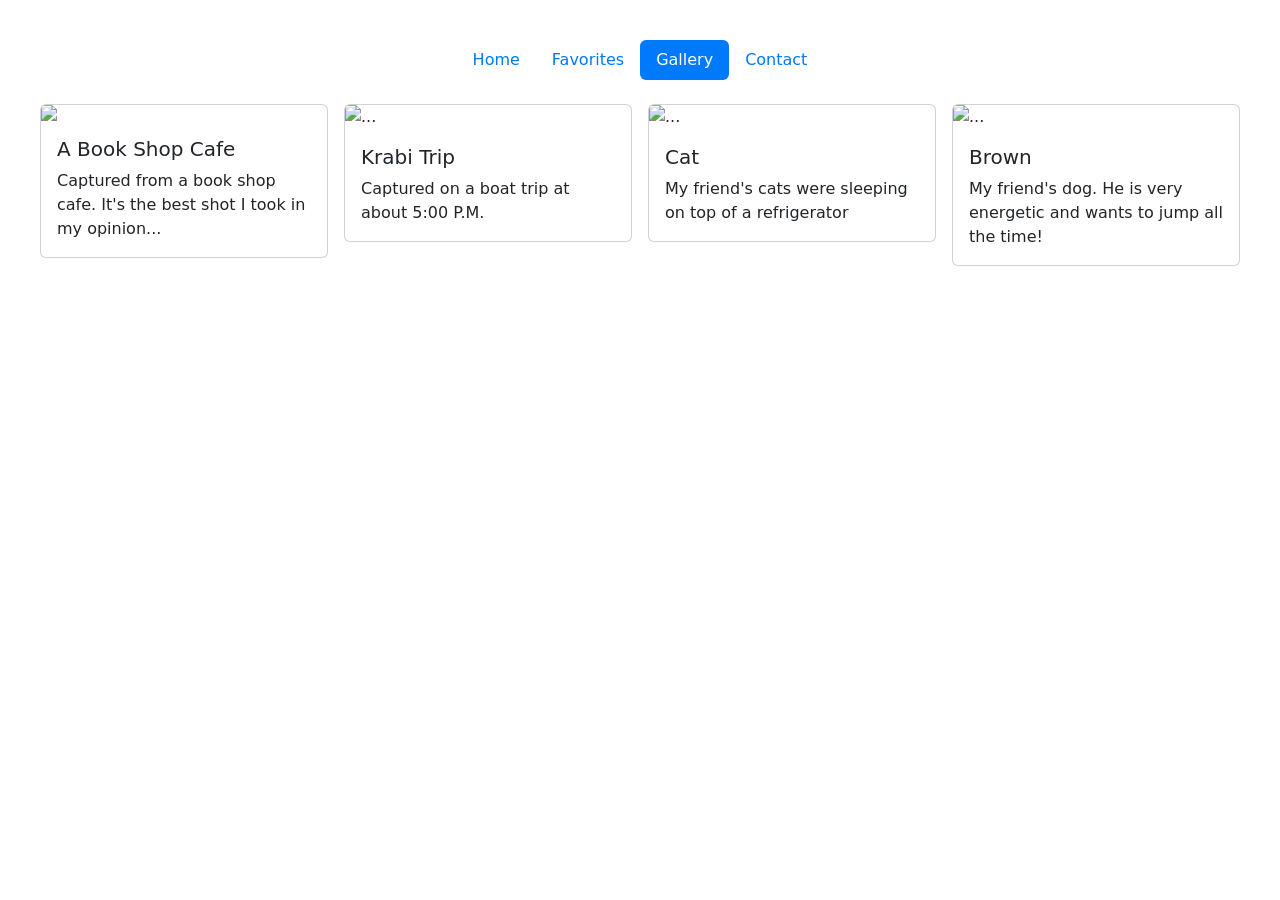
==== gallery.html @ e9244f35 "1" ====
<!doctype html>
<html lang="en">
  <head>
    <link rel="stylesheet" href="style.css" />

    <link
      href="https://cdn.jsdelivr.net/npm/bootstrap@5.3.8/dist/css/bootstrap.min.css"
      rel="stylesheet"
      integrity="sha384-sRIl4kxILFvY47J16cr9ZwB07vP4J8+LH7qKQnuqkuIAvNWLzeN8tE5YBujZqJLB"
      crossorigin="anonymous"
    />

    <script
      src="https://cdn.jsdelivr.net/npm/bootstrap@5.3.8/dist/js/bootstrap.bundle.min.js"
      integrity="sha384-FKyoEForCGlyvwx9Hj09JcYn3nv7wiPVlz7YYwJrWVcXK/BmnVDxM+D2scQbITxI"
      crossorigin="anonymous"
    ></script>

    <meta charset="UTF-8" />
    <meta name="viewport" content="width=device-width, initial-scale=1.0" />
    <title>My Portfolio</title>
  </head>
  <body style="background-color: #ffffff">
    <div class="container">
       <header class="d-flex justify-content-center gap-5 my-4">
        <ul class="nav nav-pills">
          <a href="index.html" class="nav-link" style="color: #0079fa" ;>Home</a>
            
          </li>
          <li class="nav-item">
            <a href="favorites.html" class="nav-link" style="color: #0079fa" ;>Favorites</a>
          </li>
          <li class="nav-item">

            <li class="nav-item">
            <a
              href="#"
              class="nav-link active"
              aria-current="page"
              style="background-color: #0079fa"
              ;
              >Gallery</a>

          </li>
          <li class="nav-item">
            <a href="contact.html" class="nav-link" style="color: #0079fa" ;>Contact</a>
          </li>
          </li>
        </ul>
      </header>
    </div>

    <div class="d-flex gap-3 justify-content-center flex-wrap align-items-start">
      <div class="card" style="width: 18rem">
        <img src="images/gallery/gallery01.jpg" class="card-img-top">
        <div class="card-body">
          <h5 class="card-title">A Book Shop Cafe</h5>
          <p class="card-text">
            Captured from a book shop cafe. It's the best shot I took in my
            opinion...
          </p>
        </div>
      </div>

      <div class="card" style="width: 18rem">
        <img src="images/gallery/gallery02.jpg" class="card-img-top" alt="...">
        <div class="card-body">
          <h5 class="card-title">Krabi Trip</h5>
          <p class="card-text">Captured on a boat trip at about 5:00 P.M.</p>
        </div>
      </div>

      <div class="card" style="width: 18rem">
        <img src="images/gallery/gallery05.jpg" class="card-img-top" alt="...">
        <div class="card-body">
          <h5 class="card-title">Cat</h5>
          <p class="card-text">
            My friend's cats were sleeping on top of a refrigerator
          </p>
        </div>
      </div>

      <div class="card" style="width: 18rem">
        <img src="images/gallery/gallery08.jpg" class="card-img-top" alt="...">
        <div class="card-body">
          <h5 class="card-title">Brown</h5>
          <p class="card-text">
            My friend's dog. He is very energetic and wants to jump all the
            time!
          </p>
        </div>
      </div>
    </div>


  </body>
</html>
---- style.css ----
body {
  	margin: auto;
  	padding: 1rem;
}
.my-rounded-left {
  border-top-left-radius: 30px;
  border-bottom-left-radius: 30px;
}

.my-rounded-right {
  border-top-right-radius: 30px;
  border-bottom-right-radius: 30px;
}
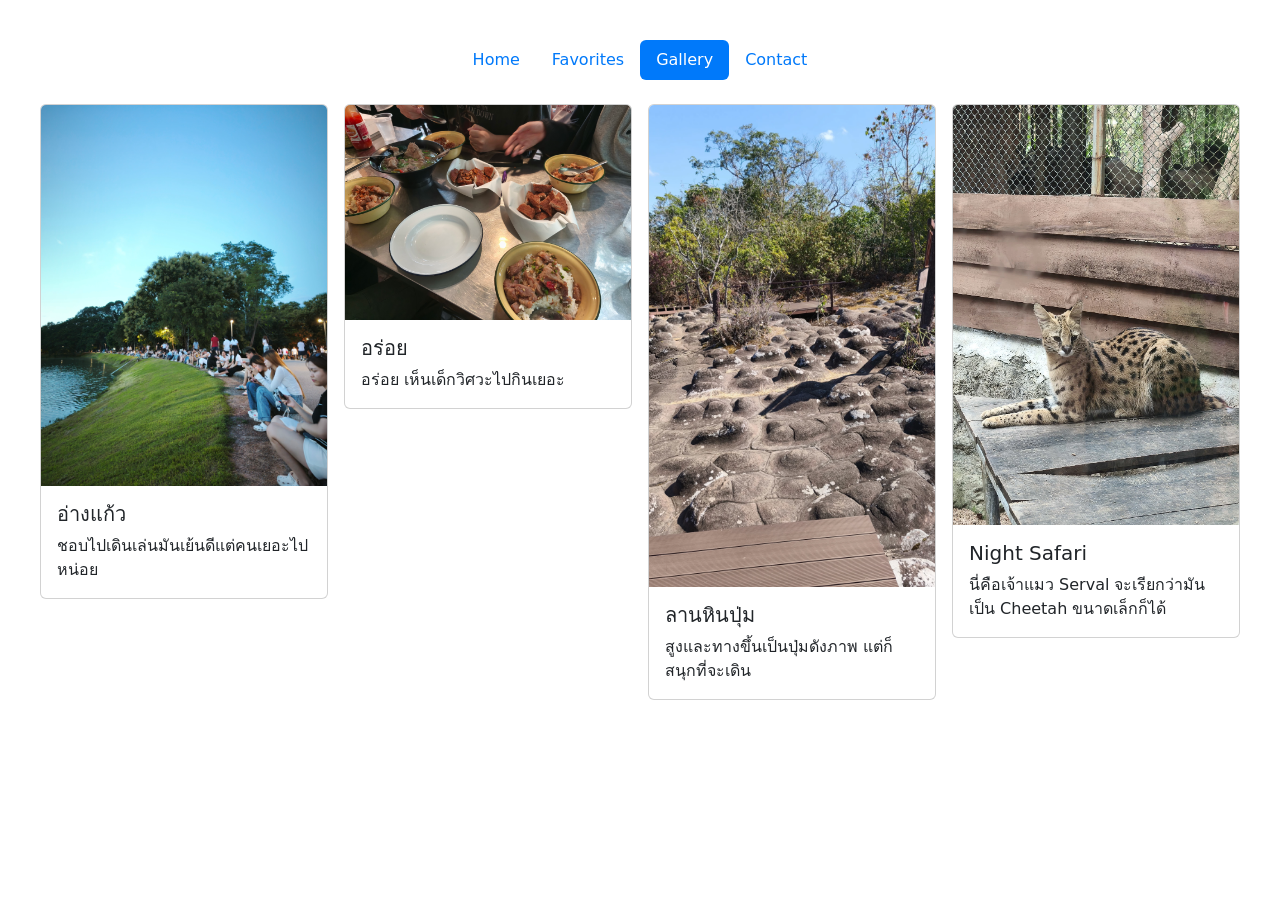
==== commit 3786ccfd: "2" ====
--- a/gallery.html
+++ b/gallery.html
@@ -52,41 +52,39 @@
 
     <div class="d-flex gap-3 justify-content-center flex-wrap align-items-start">
       <div class="card" style="width: 18rem">
-        <img src="images/gallery/gallery01.jpg" class="card-img-top">
+        <img src="Angkaew.jpg" class="card-img-top">
         <div class="card-body">
-          <h5 class="card-title">A Book Shop Cafe</h5>
+          <h5 class="card-title">อ่างแก้ว</h5>
           <p class="card-text">
-            Captured from a book shop cafe. It's the best shot I took in my
-            opinion...
+            ชอบไปเดินเล่นมันเย้นดีแต่คนเยอะไปหน่อย
           </p>
         </div>
       </div>
 
       <div class="card" style="width: 18rem">
-        <img src="images/gallery/gallery02.jpg" class="card-img-top" alt="...">
+        <img src="pork.jpg" class="card-img-top" alt="...">
         <div class="card-body">
-          <h5 class="card-title">Krabi Trip</h5>
-          <p class="card-text">Captured on a boat trip at about 5:00 P.M.</p>
+          <h5 class="card-title">อร่อย</h5>
+          <p class="card-text">อร่อย เห็นเด็กวิศวะไปกินเยอะ</p>
         </div>
       </div>
 
       <div class="card" style="width: 18rem">
-        <img src="images/gallery/gallery05.jpg" class="card-img-top" alt="...">
+        <img src="stonepoom.png" class="card-img-top" alt="...">
         <div class="card-body">
-          <h5 class="card-title">Cat</h5>
+          <h5 class="card-title">ลานหินปุ่ม</h5>
           <p class="card-text">
-            My friend's cats were sleeping on top of a refrigerator
+            สูงและทางขึ้นเป็นปุ่มดังภาพ แต่ก็สนุกที่จะเดิน
           </p>
         </div>
       </div>
 
       <div class="card" style="width: 18rem">
-        <img src="images/gallery/gallery08.jpg" class="card-img-top" alt="...">
+        <img src="servals.png" class="card-img-top" alt="...">
         <div class="card-body">
-          <h5 class="card-title">Brown</h5>
+          <h5 class="card-title">Night Safari</h5>
           <p class="card-text">
-            My friend's dog. He is very energetic and wants to jump all the
-            time!
+           นี่คือเจ้าแมว Serval จะเรียกว่ามันเป็น Cheetah ขนาดเล็กก็ได้
           </p>
         </div>
       </div>
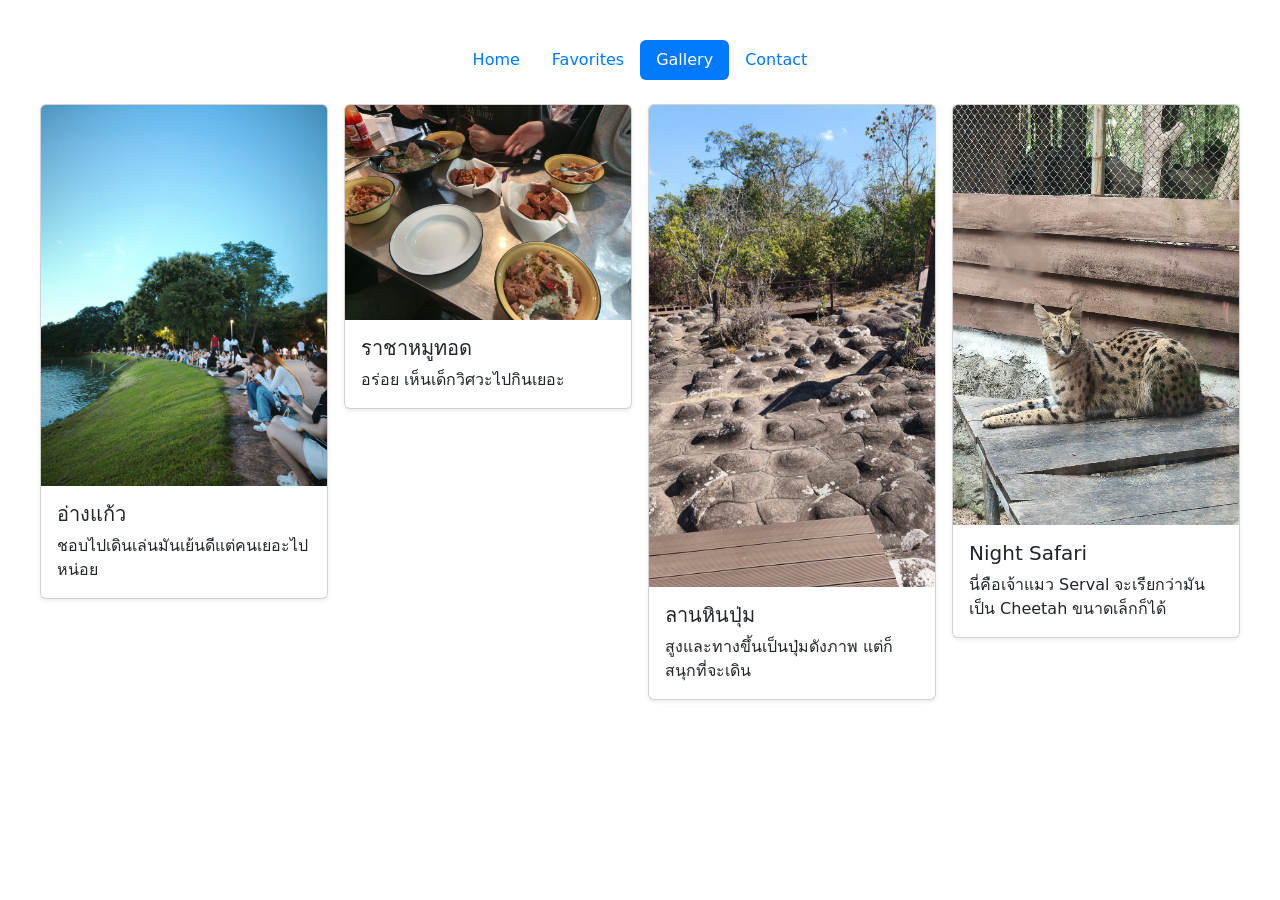
==== commit 27b47659: "final commit" ====
--- a/gallery.html
+++ b/gallery.html
@@ -51,7 +51,7 @@
     </div>
 
     <div class="d-flex gap-3 justify-content-center flex-wrap align-items-start">
-      <div class="card" style="width: 18rem">
+      <div class="card shadow-sm" style="width: 18rem">
         <img src="Angkaew.jpg" class="card-img-top">
         <div class="card-body">
           <h5 class="card-title">อ่างแก้ว</h5>
@@ -61,15 +61,15 @@
         </div>
       </div>
 
-      <div class="card" style="width: 18rem">
+      <div class="card shadow-sm" style="width: 18rem">
         <img src="pork.jpg" class="card-img-top" alt="...">
         <div class="card-body">
-          <h5 class="card-title">อร่อย</h5>
+          <h5 class="card-title">ราชาหมูทอด</h5>
           <p class="card-text">อร่อย เห็นเด็กวิศวะไปกินเยอะ</p>
         </div>
       </div>
 
-      <div class="card" style="width: 18rem">
+      <div class="card shadow-sm" style="width: 18rem">
         <img src="stonepoom.png" class="card-img-top" alt="...">
         <div class="card-body">
           <h5 class="card-title">ลานหินปุ่ม</h5>
@@ -79,7 +79,7 @@
         </div>
       </div>
 
-      <div class="card" style="width: 18rem">
+      <div class="card shadow-sm" style="width: 18rem">
         <img src="servals.png" class="card-img-top" alt="...">
         <div class="card-body">
           <h5 class="card-title">Night Safari</h5>
